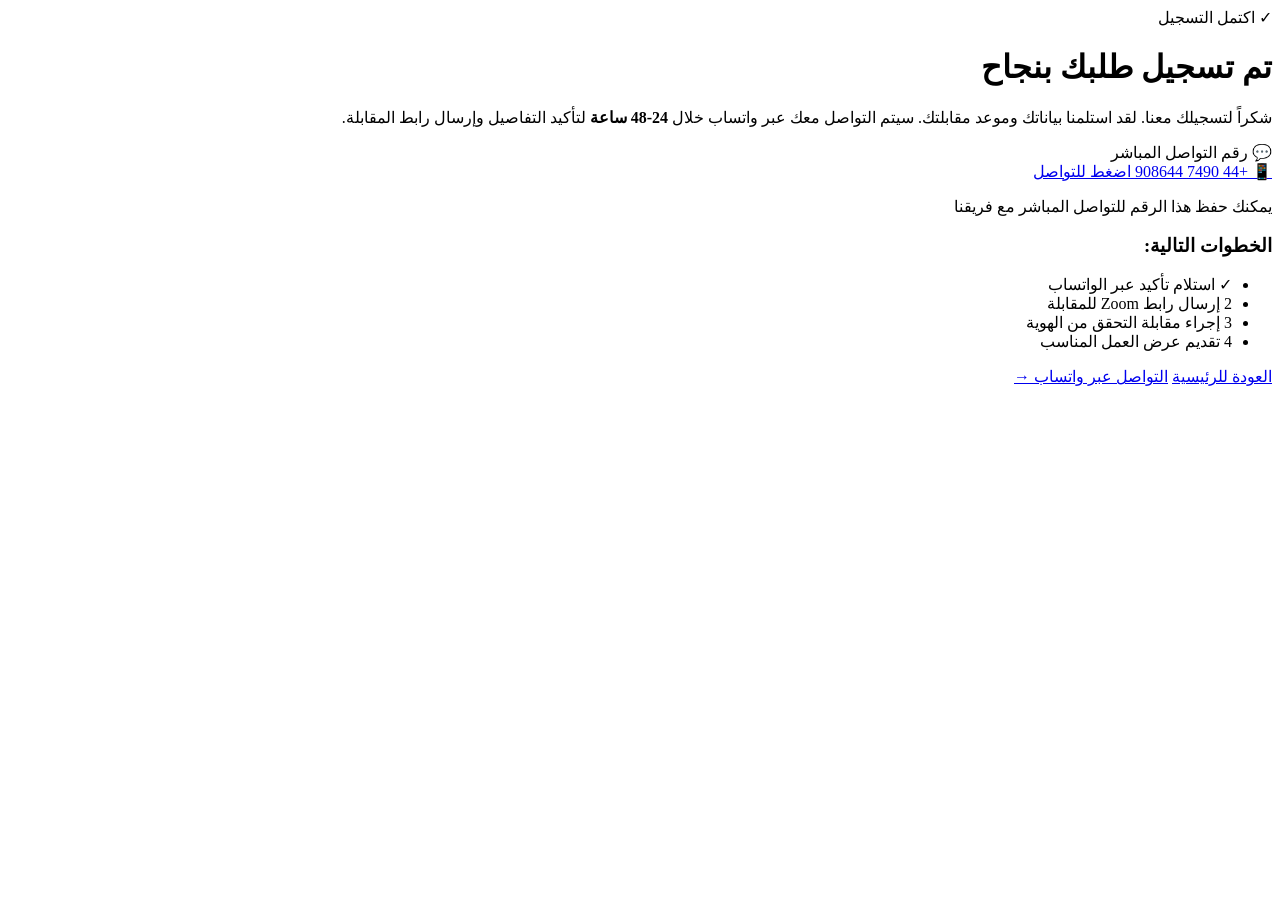
==== success.html @ 88716b28 "Create success.html" ====
<!DOCTYPE html>
<html lang="ar" dir="rtl">
<head>
    <meta charset="UTF-8">
    <meta name="viewport" content="width=device-width, initial-scale=1.0">
    <title>تم التسجيل بنجاح | Emmigration.online</title>
    <meta name="description" content="تم تسجيل طلبك بنجاح - سيتم التواصل معك عبر واتساب">
    
    <link rel="preconnect" href="https://fonts.googleapis.com">
    <link rel="preconnect" href="https://fonts.gstatic.com" crossorigin>
    <link href="https://fonts.googleapis.com/css2?family=Tajawal:wght@300;400;500;700;800&display=swap" rel="stylesheet">
    
    <link rel="stylesheet" href="style.css">
</head>
<body class="page-success">
    <div class="success-container">
        <div class="success-card reveal">
            <!-- Success Animation -->
            <div class="success-animation">
                <div class="checkmark-circle">
                    <div class="checkmark draw"></div>
                </div>
            </div>

            <div class="success-content">
                <span class="success-badge">✓ اكتمل التسجيل</span>
                <h1 class="success-title">تم تسجيل طلبك بنجاح</h1>
                <p class="success-message">
                    شكراً لتسجيلك معنا. لقد استلمنا بياناتك وموعد مقابلتك. سيتم التواصل معك عبر واتساب خلال <strong>24-48 ساعة</strong> لتأكيد التفاصيل وإرسال رابط المقابلة.
                </p>

                <!-- WhatsApp Contact Card -->
                <div class="whatsapp-card">
                    <div class="whatsapp-header">
                        <span class="whatsapp-icon">💬</span>
                        <span>رقم التواصل المباشر</span>
                    </div>
                    <div class="whatsapp-number">
                        <a href="https://wa.me/447490908644" target="_blank" class="whatsapp-link-large">
                            <span class="phone-icon">📱</span>
                            <span class="phone-number">+44 7490 908644</span>
                            <span class="whatsapp-action">اضغط للتواصل</span>
                        </a>
                    </div>
                    <p class="whatsapp-note">يمكنك حفظ هذا الرقم للتواصل المباشر مع فريقنا</p>
                </div>

                <!-- Next Steps -->
                <div class="next-steps">
                    <h3>الخطوات التالية:</h3>
                    <ul class="steps-list">
                        <li class="step-item completed">
                            <span class="step-check">✓</span>
                            <span>استلام تأكيد عبر الواتساب</span>
                        </li>
                        <li class="step-item">
                            <span class="step-number">2</span>
                            <span>إرسال رابط Zoom للمقابلة</span>
                        </li>
                        <li class="step-item">
                            <span class="step-number">3</span>
                            <span>إجراء مقابلة التحقق من الهوية</span>
                        </li>
                        <li class="step-item">
                            <span class="step-number">4</span>
                            <span>تقديم عرض العمل المناسب</span>
                        </li>
                    </ul>
                </div>

                <div class="success-actions">
                    <a href="index.html" class="btn btn-secondary">العودة للرئيسية</a>
                    <a href="https://wa.me/447490908644" target="_blank" class="btn btn-whatsapp">
                        <span>التواصل عبر واتساب</span>
                        <span>→</span>
                    </a>
                </div>
            </div>
        </div>
    </div>

    <script>
        // Simple reveal animation on load
        document.addEventListener('DOMContentLoaded', function() {
            const card = document.querySelector('.success-card');
            setTimeout(() => {
                card.classList.add('revealed');
            }, 100);
        });
    </script>
</body>
</html>
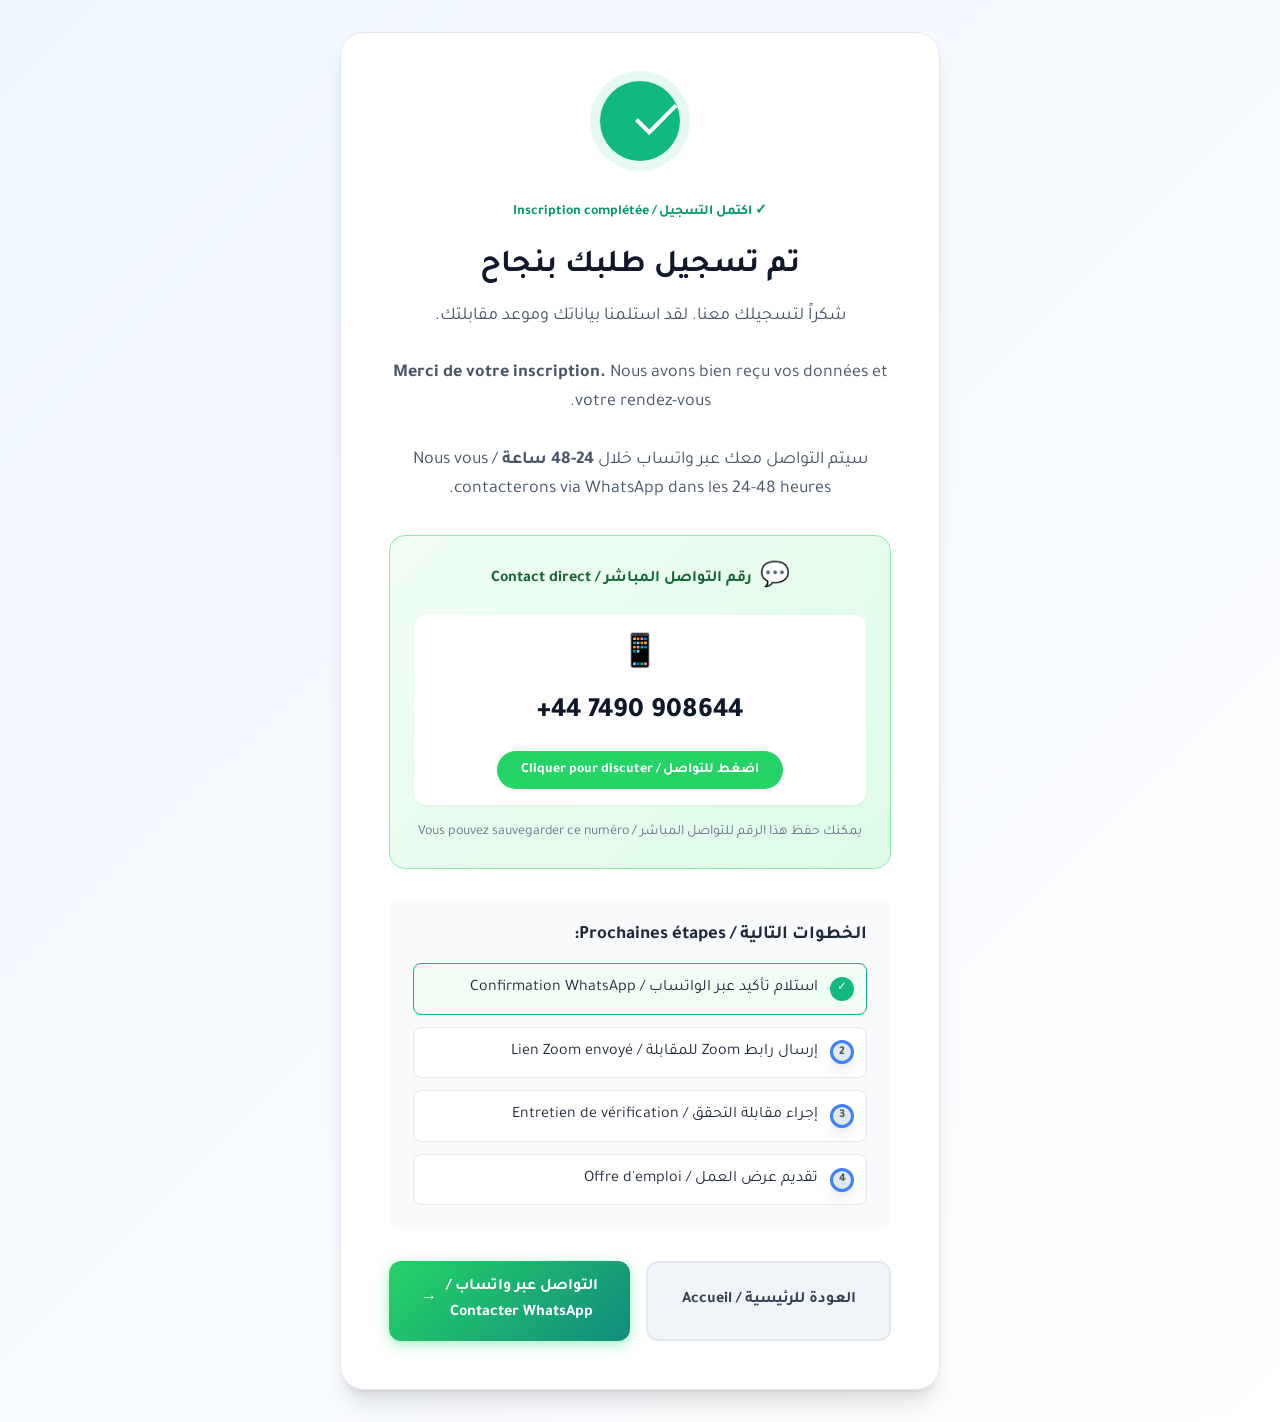
==== commit 4839c96a: "Update success.html" ====
--- a/success.html
+++ b/success.html
@@ -3,12 +3,12 @@
 <head>
     <meta charset="UTF-8">
     <meta name="viewport" content="width=device-width, initial-scale=1.0">
-    <title>تم التسجيل بنجاح | Emmigration.online</title>
+    <title>تم التسجيل بنجاح / Inscription réussie | Emmigration.online</title>
     <meta name="description" content="تم تسجيل طلبك بنجاح - سيتم التواصل معك عبر واتساب">
     
     <link rel="preconnect" href="https://fonts.googleapis.com">
     <link rel="preconnect" href="https://fonts.gstatic.com" crossorigin>
-    <link href="https://fonts.googleapis.com/css2?family=Tajawal:wght@300;400;500;700;800&display=swap" rel="stylesheet">
+    <link href="https://fonts.googleapis.com/css2?family=Inter:wght@400;500;600&family=Tajawal:wght@300;400;500;700;800&display=swap" rel="stylesheet">
     
     <link rel="stylesheet" href="style.css">
 </head>
@@ -23,55 +23,59 @@
             </div>
 
             <div class="success-content">
-                <span class="success-badge">✓ اكتمل التسجيل</span>
+                <span class="success-badge">✓ اكتمل التسجيل / Inscription complétée</span>
                 <h1 class="success-title">تم تسجيل طلبك بنجاح</h1>
                 <p class="success-message">
-                    شكراً لتسجيلك معنا. لقد استلمنا بياناتك وموعد مقابلتك. سيتم التواصل معك عبر واتساب خلال <strong>24-48 ساعة</strong> لتأكيد التفاصيل وإرسال رابط المقابلة.
+                    شكراً لتسجيلك معنا. لقد استلمنا بياناتك وموعد مقابلتك. 
+                    <br><br>
+                    <strong>Merci de votre inscription.</strong> Nous avons bien reçu vos données et votre rendez-vous.
+                    <br><br>
+                    سيتم التواصل معك عبر واتساب خلال <strong>24-48 ساعة</strong> / Nous vous contacterons via WhatsApp dans les 24-48 heures.
                 </p>
 
                 <!-- WhatsApp Contact Card -->
                 <div class="whatsapp-card">
                     <div class="whatsapp-header">
                         <span class="whatsapp-icon">💬</span>
-                        <span>رقم التواصل المباشر</span>
+                        <span>رقم التواصل المباشر / Contact direct</span>
                     </div>
                     <div class="whatsapp-number">
                         <a href="https://wa.me/447490908644" target="_blank" class="whatsapp-link-large">
                             <span class="phone-icon">📱</span>
                             <span class="phone-number">+44 7490 908644</span>
-                            <span class="whatsapp-action">اضغط للتواصل</span>
+                            <span class="whatsapp-action">اضغط للتواصل / Cliquer pour discuter</span>
                         </a>
                     </div>
-                    <p class="whatsapp-note">يمكنك حفظ هذا الرقم للتواصل المباشر مع فريقنا</p>
+                    <p class="whatsapp-note">يمكنك حفظ هذا الرقم للتواصل المباشر / Vous pouvez sauvegarder ce numéro</p>
                 </div>
 
                 <!-- Next Steps -->
                 <div class="next-steps">
-                    <h3>الخطوات التالية:</h3>
+                    <h3>الخطوات التالية / Prochaines étapes:</h3>
                     <ul class="steps-list">
                         <li class="step-item completed">
                             <span class="step-check">✓</span>
-                            <span>استلام تأكيد عبر الواتساب</span>
+                            <span>استلام تأكيد عبر الواتساب / Confirmation WhatsApp</span>
                         </li>
                         <li class="step-item">
                             <span class="step-number">2</span>
-                            <span>إرسال رابط Zoom للمقابلة</span>
+                            <span>إرسال رابط Zoom للمقابلة / Lien Zoom envoyé</span>
                         </li>
                         <li class="step-item">
                             <span class="step-number">3</span>
-                            <span>إجراء مقابلة التحقق من الهوية</span>
+                            <span>إجراء مقابلة التحقق / Entretien de vérification</span>
                         </li>
                         <li class="step-item">
                             <span class="step-number">4</span>
-                            <span>تقديم عرض العمل المناسب</span>
+                            <span>تقديم عرض العمل / Offre d'emploi</span>
                         </li>
                     </ul>
                 </div>
 
                 <div class="success-actions">
-                    <a href="index.html" class="btn btn-secondary">العودة للرئيسية</a>
+                    <a href="index.html" class="btn btn-secondary">العودة للرئيسية / Accueil</a>
                     <a href="https://wa.me/447490908644" target="_blank" class="btn btn-whatsapp">
-                        <span>التواصل عبر واتساب</span>
+                        <span>التواصل عبر واتساب / Contacter WhatsApp</span>
                         <span>→</span>
                     </a>
                 </div>
@@ -80,12 +84,17 @@
     </div>
 
     <script>
-        // Simple reveal animation on load
         document.addEventListener('DOMContentLoaded', function() {
             const card = document.querySelector('.success-card');
             setTimeout(() => {
                 card.classList.add('revealed');
             }, 100);
+            
+            // Clear stored data after 2 seconds
+            setTimeout(() => {
+                localStorage.removeItem('emmigration_form_data');
+                localStorage.removeItem('emmigration_interview_date');
+            }, 2000);
         });
     </script>
 </body>
--- a/style.css
+++ b/style.css
@@ -0,0 +1,1469 @@
+/* ==========================================
+   Emmigration.online - Premium RTL Styles
+   ========================================== */
+
+:root {
+    /* Colors - Premium Trust Palette */
+    --primary-50: #eff6ff;
+    --primary-100: #dbeafe;
+    --primary-200: #bfdbfe;
+    --primary-500: #3b82f6;
+    --primary-600: #2563eb;
+    --primary-700: #1d4ed8;
+    --primary-800: #1e40af;
+    --primary-900: #1e3a8a;
+    
+    --secondary-50: #f8fafc;
+    --secondary-100: #f1f5f9;
+    --secondary-200: #e2e8f0;
+    --secondary-300: #cbd5e1;
+    --secondary-400: #94a3b8;
+    --secondary-500: #64748b;
+    --secondary-600: #475569;
+    --secondary-700: #334155;
+    --secondary-800: #1e293b;
+    --secondary-900: #0f172a;
+    
+    --success-500: #10b981;
+    --success-600: #059669;
+    --warning-500: #f59e0b;
+    --error-500: #ef4444;
+    --error-600: #dc2626;
+    
+    --whatsapp: #25d366;
+    --whatsapp-dark: #128c7e;
+    
+    /* Typography */
+    --font-primary: 'Tajawal', -apple-system, BlinkMacSystemFont, sans-serif;
+    
+    /* Spacing */
+    --section-padding: 6rem;
+    --container-max: 1200px;
+    
+    /* Shadows */
+    --shadow-sm: 0 1px 2px 0 rgb(0 0 0 / 0.05);
+    --shadow-md: 0 4px 6px -1px rgb(0 0 0 / 0.1), 0 2px 4px -2px rgb(0 0 0 / 0.1);
+    --shadow-lg: 0 10px 15px -3px rgb(0 0 0 / 0.1), 0 4px 6px -4px rgb(0 0 0 / 0.1);
+    --shadow-xl: 0 20px 25px -5px rgb(0 0 0 / 0.1), 0 8px 10px -6px rgb(0 0 0 / 0.1);
+    --shadow-glow: 0 0 40px -10px var(--primary-500);
+    
+    /* Borders */
+    --radius-sm: 0.375rem;
+    --radius-md: 0.5rem;
+    --radius-lg: 0.75rem;
+    --radius-xl: 1rem;
+    --radius-2xl: 1.5rem;
+    
+    /* Transitions */
+    --transition-fast: 0.15s ease;
+    --transition-base: 0.3s ease;
+    --transition-slow: 0.5s ease;
+}
+
+/* Reset & Base */
+*, *::before, *::after {
+    box-sizing: border-box;
+    margin: 0;
+    padding: 0;
+}
+
+html {
+    scroll-behavior: smooth;
+    font-size: 16px;
+}
+
+body {
+    font-family: var(--font-primary);
+    background-color: #ffffff;
+    color: var(--secondary-800);
+    line-height: 1.6;
+    overflow-x: hidden;
+    text-align: right;
+}
+
+/* RTL Specific Adjustments */
+[dir="rtl"] {
+    text-align: right;
+}
+
+.container {
+    max-width: var(--container-max);
+    margin: 0 auto;
+    padding: 0 1.5rem;
+}
+
+/* Typography */
+h1, h2, h3, h4 {
+    font-weight: 700;
+    line-height: 1.2;
+    color: var(--secondary-900);
+}
+
+/* Buttons */
+.btn {
+    display: inline-flex;
+    align-items: center;
+    justify-content: center;
+    gap: 0.5rem;
+    padding: 0.875rem 2rem;
+    font-family: inherit;
+    font-size: 1rem;
+    font-weight: 600;
+    border: none;
+    border-radius: var(--radius-lg);
+    cursor: pointer;
+    transition: all var(--transition-base);
+    text-decoration: none;
+    position: relative;
+    overflow: hidden;
+}
+
+.btn-primary {
+    background: linear-gradient(135deg, var(--primary-600), var(--primary-700));
+    color: white;
+    box-shadow: 0 4px 14px 0 rgba(37, 99, 235, 0.39);
+}
+
+.btn-primary:hover {
+    transform: translateY(-2px);
+    box-shadow: 0 6px 20px rgba(37, 99, 235, 0.23);
+    background: linear-gradient(135deg, var(--primary-700), var(--primary-800));
+}
+
+.btn-secondary {
+    background: var(--secondary-100);
+    color: var(--secondary-700);
+    border: 2px solid var(--secondary-200);
+}
+
+.btn-secondary:hover {
+    background: var(--secondary-200);
+    border-color: var(--secondary-300);
+}
+
+.btn-whatsapp {
+    background: linear-gradient(135deg, var(--whatsapp), var(--whatsapp-dark));
+    color: white;
+    box-shadow: 0 4px 14px 0 rgba(37, 211, 102, 0.39);
+}
+
+.btn-whatsapp:hover {
+    transform: translateY(-2px);
+    box-shadow: 0 6px 20px rgba(37, 211, 102, 0.3);
+}
+
+.btn-submit {
+    width: 100%;
+    background: linear-gradient(135deg, var(--primary-600), var(--primary-700));
+    color: white;
+    font-size: 1.125rem;
+    padding: 1rem 2rem;
+    margin-top: 1rem;
+}
+
+.btn-submit:hover:not(:disabled) {
+    transform: translateY(-2px);
+    box-shadow: var(--shadow-lg);
+}
+
+.btn-submit:disabled {
+    opacity: 0.7;
+    cursor: not-allowed;
+}
+
+.btn-loader {
+    display: none;
+    width: 20px;
+    height: 20px;
+    border: 3px solid rgba(255,255,255,0.3);
+    border-radius: 50%;
+    border-top-color: white;
+    animation: spin 1s ease-in-out infinite;
+}
+
+.btn.loading .btn-text,
+.btn.loading .btn-icon {
+    opacity: 0;
+}
+
+.btn.loading .btn-loader {
+    display: block;
+    position: absolute;
+}
+
+@keyframes spin {
+    to { transform: rotate(360deg); }
+}
+
+/* Header */
+.header {
+    position: fixed;
+    top: 0;
+    right: 0;
+    left: 0;
+    z-index: 1000;
+    background: rgba(255, 255, 255, 0.9);
+    backdrop-filter: blur(10px);
+    border-bottom: 1px solid var(--secondary-200);
+    transition: all var(--transition-base);
+}
+
+.nav {
+    display: flex;
+    align-items: center;
+    justify-content: space-between;
+    height: 4.5rem;
+}
+
+.logo {
+    display: flex;
+    align-items: center;
+    gap: 0.5rem;
+    font-weight: 800;
+    font-size: 1.25rem;
+    color: var(--primary-700);
+    text-decoration: none;
+}
+
+.logo-icon {
+    font-size: 1.5rem;
+}
+
+.nav-links {
+    display: flex;
+    gap: 2rem;
+}
+
+.nav-link {
+    color: var(--secondary-600);
+    text-decoration: none;
+    font-weight: 500;
+    transition: color var(--transition-fast);
+    position: relative;
+}
+
+.nav-link:hover {
+    color: var(--primary-600);
+}
+
+.nav-link::after {
+    content: '';
+    position: absolute;
+    bottom: -4px;
+    right: 0;
+    width: 0;
+    height: 2px;
+    background: var(--primary-600);
+    transition: width var(--transition-base);
+}
+
+.nav-link:hover::after {
+    width: 100%;
+}
+
+.mobile-menu-btn {
+    display: none;
+    flex-direction: column;
+    gap: 4px;
+    background: none;
+    border: none;
+    cursor: pointer;
+    padding: 0.5rem;
+}
+
+.mobile-menu-btn span {
+    display: block;
+    width: 25px;
+    height: 2px;
+    background: var(--secondary-700);
+    transition: 0.3s;
+}
+
+/* Hero Section */
+.hero {
+    padding: 8rem 0 4rem;
+    position: relative;
+    overflow: hidden;
+    background: linear-gradient(180deg, var(--primary-50) 0%, #ffffff 100%);
+}
+
+.hero .container {
+    display: grid;
+    grid-template-columns: 1fr 1fr;
+    gap: 4rem;
+    align-items: center;
+}
+
+.hero-badge {
+    display: inline-flex;
+    align-items: center;
+    gap: 0.5rem;
+    background: white;
+    padding: 0.5rem 1rem;
+    border-radius: 50px;
+    box-shadow: var(--shadow-md);
+    font-weight: 600;
+    color: var(--primary-700);
+    margin-bottom: 1.5rem;
+    font-size: 0.875rem;
+}
+
+.hero-title {
+    font-size: 3.5rem;
+    font-weight: 800;
+    color: var(--secondary-900);
+    margin-bottom: 1.5rem;
+    line-height: 1.1;
+    background: linear-gradient(135deg, var(--secondary-900), var(--primary-800));
+    -webkit-background-clip: text;
+    -webkit-text-fill-color: transparent;
+    background-clip: text;
+}
+
+.hero-subtitle {
+    font-size: 1.25rem;
+    color: var(--secondary-600);
+    margin-bottom: 2rem;
+    max-width: 90%;
+}
+
+.hero-cta {
+    display: flex;
+    gap: 1rem;
+    margin-bottom: 3rem;
+}
+
+.hero-trust {
+    display: flex;
+    gap: 3rem;
+}
+
+.trust-item {
+    text-align: center;
+}
+
+.trust-number {
+    display: block;
+    font-size: 1.75rem;
+    font-weight: 800;
+    color: var(--primary-700);
+}
+
+.trust-label {
+    font-size: 0.875rem;
+    color: var(--secondary-500);
+    font-weight: 500;
+}
+
+.hero-visual {
+    position: relative;
+}
+
+.visual-card {
+    background: white;
+    border-radius: var(--radius-2xl);
+    padding: 2rem;
+    box-shadow: var(--shadow-xl);
+    position: relative;
+    overflow: hidden;
+    height: 400px;
+    display: flex;
+    align-items: center;
+    justify-content: center;
+}
+
+.card-glow {
+    position: absolute;
+    top: -50%;
+    right: -50%;
+    width: 200%;
+    height: 200%;
+    background: radial-gradient(circle, rgba(59,130,246,0.1) 0%, transparent 70%);
+    animation: pulse 4s ease-in-out infinite;
+}
+
+@keyframes pulse {
+    0%, 100% { transform: scale(1); opacity: 0.5; }
+    50% { transform: scale(1.1); opacity: 0.8; }
+}
+
+.stats-float {
+    display: flex;
+    flex-direction: column;
+    gap: 1rem;
+    width: 100%;
+}
+
+.stat-item {
+    background: var(--secondary-50);
+    padding: 1.5rem;
+    border-radius: var(--radius-lg);
+    display: flex;
+    align-items: center;
+    gap: 1rem;
+    border: 1px solid var(--secondary-200);
+    transition: transform var(--transition-base);
+}
+
+.stat-item:hover {
+    transform: translateX(-5px);
+    border-color: var(--primary-200);
+}
+
+.stat-flag {
+    font-size: 2rem;
+}
+
+.stat-text {
+    font-weight: 700;
+    color: var(--secondary-800);
+    font-size: 1.25rem;
+}
+
+/* Trust Section */
+.trust-section {
+    padding: 4rem 0;
+    background: white;
+}
+
+.trust-grid {
+    display: grid;
+    grid-template-columns: repeat(4, 1fr);
+    gap: 2rem;
+}
+
+.trust-card {
+    text-align: center;
+    padding: 2rem 1.5rem;
+    border-radius: var(--radius-xl);
+    background: var(--secondary-50);
+    border: 1px solid var(--secondary-200);
+    transition: all var(--transition-base);
+}
+
+.trust-card:hover {
+    transform: translateY(-5px);
+    box-shadow: var(--shadow-lg);
+    border-color: var(--primary-200);
+}
+
+.trust-icon {
+    font-size: 2.5rem;
+    margin-bottom: 1rem;
+    display: block;
+}
+
+.trust-card h3 {
+    font-size: 1.125rem;
+    margin-bottom: 0.5rem;
+    color: var(--secondary-800);
+}
+
+.trust-card p {
+    font-size: 0.875rem;
+    color: var(--secondary-500);
+    line-height: 1.6;
+}
+
+/* Process Section */
+.process-section {
+    padding: var(--section-padding) 0;
+    background: linear-gradient(180deg, #ffffff 0%, var(--primary-50) 100%);
+}
+
+.section-header {
+    text-align: center;
+    margin-bottom: 4rem;
+}
+
+.section-badge {
+    display: inline-block;
+    background: var(--primary-100);
+    color: var(--primary-700);
+    padding: 0.5rem 1rem;
+    border-radius: 50px;
+    font-weight: 600;
+    font-size: 0.875rem;
+    margin-bottom: 1rem;
+}
+
+.section-title {
+    font-size: 2.5rem;
+    margin-bottom: 1rem;
+    color: var(--secondary-900);
+}
+
+.section-subtitle {
+    font-size: 1.125rem;
+    color: var(--secondary-500);
+    max-width: 600px;
+    margin: 0 auto;
+}
+
+.process-timeline {
+    max-width: 800px;
+    margin: 0 auto;
+    position: relative;
+}
+
+.timeline-line {
+    position: absolute;
+    top: 50%;
+    right: 0;
+    left: 0;
+    height: 2px;
+    background: linear-gradient(90deg, var(--primary-200), var(--primary-500), var(--primary-200));
+    transform: translateY(-50%);
+    z-index: 0;
+}
+
+.process-step {
+    display: flex;
+    align-items: center;
+    gap: 2rem;
+    margin-bottom: 3rem;
+    position: relative;
+    z-index: 1;
+}
+
+.process-step[data-step="2"] {
+    flex-direction: row-reverse;
+    text-align: left;
+}
+
+.step-number {
+    width: 60px;
+    height: 60px;
+    background: white;
+    border: 3px solid var(--primary-500);
+    border-radius: 50%;
+    display: flex;
+    align-items: center;
+    justify-content: center;
+    font-weight: 800;
+    font-size: 1.25rem;
+    color: var(--primary-700);
+    box-shadow: var(--shadow-lg);
+    flex-shrink: 0;
+}
+
+.step-content {
+    background: white;
+    padding: 2rem;
+    border-radius: var(--radius-xl);
+    box-shadow: var(--shadow-md);
+    flex: 1;
+    border: 1px solid var(--secondary-200);
+}
+
+.step-icon {
+    font-size: 2rem;
+    margin-bottom: 0.5rem;
+    display: block;
+}
+
+.step-content h3 {
+    margin-bottom: 0.5rem;
+    color: var(--secondary-800);
+}
+
+.step-content p {
+    color: var(--secondary-500);
+    font-size: 0.95rem;
+}
+
+/* Notice Section */
+.notice-section {
+    padding: 2rem 0;
+}
+
+.notice-box {
+    background: linear-gradient(135deg, #fffbeb 0%, #fef3c7 100%);
+    border-right: 4px solid var(--warning-500);
+    border-radius: var(--radius-lg);
+    padding: 1.5rem 2rem;
+    display: flex;
+    gap: 1rem;
+    align-items: flex-start;
+    box-shadow: var(--shadow-md);
+}
+
+.notice-icon {
+    font-size: 1.5rem;
+    flex-shrink: 0;
+}
+
+.notice-content h3 {
+    color: #92400e;
+    margin-bottom: 0.5rem;
+    font-size: 1.125rem;
+}
+
+.notice-content p {
+    color: #78350f;
+    font-size: 0.95rem;
+    line-height: 1.6;
+}
+
+/* Form Section */
+.form-section {
+    padding: var(--section-padding) 0;
+    background: white;
+}
+
+.form-wrapper {
+    max-width: 700px;
+    margin: 0 auto;
+    background: white;
+    padding: 3rem;
+    border-radius: var(--radius-2xl);
+    box-shadow: var(--shadow-xl);
+    border: 1px solid var(--secondary-200);
+}
+
+.form-header {
+    text-align: center;
+    margin-bottom: 2.5rem;
+}
+
+.form-title {
+    font-size: 1.875rem;
+    margin-bottom: 0.5rem;
+}
+
+.form-subtitle {
+    color: var(--secondary-500);
+    font-size: 1rem;
+}
+
+.registration-form {
+    display: flex;
+    flex-direction: column;
+    gap: 1.5rem;
+}
+
+.form-group {
+    display: flex;
+    flex-direction: column;
+    gap: 0.5rem;
+}
+
+.form-label {
+    font-weight: 600;
+    color: var(--secondary-700);
+    display: flex;
+    align-items: center;
+    gap: 0.5rem;
+    flex-wrap: wrap;
+}
+
+.required {
+    color: var(--error-500);
+}
+
+.optional {
+    color: var(--secondary-400);
+    font-weight: 400;
+    font-size: 0.875rem;
+}
+
+.label-hint {
+    color: var(--secondary-400);
+    font-weight: 400;
+    font-size: 0.8rem;
+}
+
+.form-input,
+.form-select,
+.form-textarea {
+    padding: 0.875rem 1rem;
+    border: 2px solid var(--secondary-200);
+    border-radius: var(--radius-lg);
+    font-family: inherit;
+    font-size: 1rem;
+    transition: all var(--transition-fast);
+    background: white;
+    width: 100%;
+}
+
+.form-input:focus,
+.form-select:focus,
+.form-textarea:focus {
+    outline: none;
+    border-color: var(--primary-500);
+    box-shadow: 0 0 0 3px rgba(59, 130, 246, 0.1);
+}
+
+.form-input.error,
+.form-select.error {
+    border-color: var(--error-500);
+}
+
+.input-wrapper {
+    position: relative;
+    display: flex;
+    align-items: center;
+}
+
+.input-prefix {
+    position: absolute;
+    right: 1rem;
+    color: var(--secondary-400);
+    font-weight: 600;
+    pointer-events: none;
+}
+
+.form-input.with-prefix {
+    padding-right: 2.5rem;
+}
+
+.date-display {
+    font-size: 0.875rem;
+    color: var(--primary-600);
+    margin-top: 0.25rem;
+    font-weight: 500;
+}
+
+.error-message {
+    color: var(--error-600);
+    font-size: 0.875rem;
+    display: none;
+    align-items: center;
+    gap: 0.25rem;
+}
+
+.error-message::before {
+    content: '⚠️';
+}
+
+.form-group.has-error .error-message {
+    display: flex;
+}
+
+.form-textarea {
+    resize: vertical;
+    min-height: 120px;
+}
+
+.form-note {
+    text-align: center;
+    color: var(--secondary-500);
+    font-size: 0.875rem;
+    margin-top: 1rem;
+    padding: 1rem;
+    background: var(--primary-50);
+    border-radius: var(--radius-md);
+}
+
+/* FAQ Section */
+.faq-section {
+    padding: var(--section-padding) 0;
+    background: var(--secondary-50);
+}
+
+.faq-grid {
+    max-width: 800px;
+    margin: 0 auto;
+    display: flex;
+    flex-direction: column;
+    gap: 1rem;
+}
+
+.faq-item {
+    background: white;
+    border-radius: var(--radius-lg);
+    border: 1px solid var(--secondary-200);
+    overflow: hidden;
+    transition: all var(--transition-base);
+}
+
+.faq-item:hover {
+    box-shadow: var(--shadow-md);
+}
+
+.faq-question {
+    width: 100%;
+    padding: 1.5rem;
+    background: none;
+    border: none;
+    font-family: inherit;
+    font-size: 1.125rem;
+    font-weight: 600;
+    color: var(--secondary-800);
+    display: flex;
+    justify-content: space-between;
+    align-items: center;
+    cursor: pointer;
+    text-align: right;
+}
+
+.faq-icon {
+    font-size: 1.5rem;
+    color: var(--primary-500);
+    transition: transform var(--transition-base);
+}
+
+.faq-item.active .faq-icon {
+    transform: rotate(45deg);
+}
+
+.faq-answer {
+    max-height: 0;
+    overflow: hidden;
+    transition: max-height var(--transition-base);
+}
+
+.faq-item.active .faq-answer {
+    max-height: 200px;
+}
+
+.faq-answer p {
+    padding: 0 1.5rem 1.5rem;
+    color: var(--secondary-600);
+    line-height: 1.6;
+}
+
+/* Footer */
+.footer {
+    background: var(--secondary-900);
+    color: white;
+    padding: 4rem 0 2rem;
+}
+
+.footer-content {
+    display: flex;
+    justify-content: space-between;
+    align-items: flex-start;
+    margin-bottom: 3rem;
+}
+
+.footer-brand .logo {
+    color: white;
+    margin-bottom: 1rem;
+}
+
+.footer-brand p {
+    color: var(--secondary-400);
+    max-width: 300px;
+}
+
+.footer-contact h4 {
+    color: white;
+    margin-bottom: 1rem;
+    font-size: 1.125rem;
+}
+
+.whatsapp-link {
+    display: inline-flex;
+    align-items: center;
+    gap: 0.5rem;
+    color: var(--whatsapp);
+    text-decoration: none;
+    font-weight: 600;
+    font-size: 1.25rem;
+    transition: color var(--transition-fast);
+}
+
+.whatsapp-link:hover {
+    color: #34ebb1;
+}
+
+.footer-bottom {
+    border-top: 1px solid var(--secondary-800);
+    padding-top: 2rem;
+    text-align: center;
+    color: var(--secondary-500);
+    font-size: 0.875rem;
+}
+
+/* Progress Header (Interview Page) */
+.progress-header {
+    background: white;
+    border-bottom: 1px solid var(--secondary-200);
+    padding: 1.5rem 0;
+    position: sticky;
+    top: 0;
+    z-index: 100;
+}
+
+.progress-steps {
+    display: flex;
+    justify-content: center;
+    align-items: center;
+    gap: 0.5rem;
+}
+
+.progress-step {
+    display: flex;
+    flex-direction: column;
+    align-items: center;
+    gap: 0.5rem;
+}
+
+.step-dot {
+    width: 40px;
+    height: 40px;
+    border-radius: 50%;
+    display: flex;
+    align-items: center;
+    justify-content: center;
+    font-weight: 700;
+    font-size: 0.875rem;
+    background: var(--secondary-200);
+    color: var(--secondary-500);
+    border: 2px solid transparent;
+    transition: all var(--transition-base);
+}
+
+.progress-step.active .step-dot {
+    background: var(--primary-600);
+    color: white;
+    box-shadow: 0 0 0 4px var(--primary-100);
+}
+
+.progress-step.completed .step-dot {
+    background: var(--success-500);
+    color: white;
+}
+
+.step-label {
+    font-size: 0.875rem;
+    color: var(--secondary-500);
+    font-weight: 600;
+}
+
+.progress-step.active .step-label {
+    color: var(--primary-700);
+}
+
+.progress-line {
+    flex: 1;
+    max-width: 100px;
+    height: 2px;
+    background: var(--secondary-200);
+    margin: 0 0.5rem;
+    margin-bottom: 1.5rem;
+}
+
+.progress-line.active {
+    background: linear-gradient(90deg, var(--success-500), var(--primary-500));
+}
+
+/* Interview Page Styles */
+.page-interview {
+    background: var(--secondary-50);
+    min-height: 100vh;
+}
+
+.interview-main {
+    padding: 3rem 0;
+}
+
+.interview-wrapper {
+    max-width: 800px;
+    margin: 0 auto;
+    background: white;
+    padding: 3rem;
+    border-radius: var(--radius-2xl);
+    box-shadow: var(--shadow-xl);
+}
+
+.summary-box {
+    background: var(--primary-50);
+    border: 1px solid var(--primary-200);
+    border-radius: var(--radius-lg);
+    padding: 1.5rem;
+    margin: 2rem 0;
+}
+
+.summary-box h4 {
+    color: var(--primary-800);
+    margin-bottom: 1rem;
+    font-size: 1rem;
+}
+
+.summary-grid {
+    display: grid;
+    grid-template-columns: repeat(3, 1fr);
+    gap: 1rem;
+}
+
+.summary-item {
+    display: flex;
+    flex-direction: column;
+    gap: 0.25rem;
+}
+
+.summary-label {
+    font-size: 0.875rem;
+    color: var(--secondary-500);
+}
+
+.summary-value {
+    font-weight: 700;
+    color: var(--secondary-800);
+}
+
+.calendar-section {
+    margin: 2rem 0;
+}
+
+.calendar-grid {
+    display: grid;
+    grid-template-columns: repeat(7, 1fr);
+    gap: 0.5rem;
+    margin-top: 1rem;
+}
+
+.calendar-day {
+    aspect-ratio: 1;
+    display: flex;
+    flex-direction: column;
+    align-items: center;
+    justify-content: center;
+    border: 1px solid var(--secondary-200);
+    border-radius: var(--radius-md);
+    cursor: pointer;
+    transition: all var(--transition-fast);
+    background: white;
+    font-size: 0.875rem;
+}
+
+.calendar-day:hover:not(.disabled) {
+    border-color: var(--primary-500);
+    background: var(--primary-50);
+}
+
+.calendar-day.selected {
+    background: var(--primary-600);
+    color: white;
+    border-color: var(--primary-600);
+}
+
+.calendar-day.disabled {
+    opacity: 0.3;
+    cursor: not-allowed;
+    background: var(--secondary-100);
+}
+
+.day-name {
+    font-size: 0.75rem;
+    opacity: 0.7;
+}
+
+.day-number {
+    font-weight: 700;
+    font-size: 1rem;
+}
+
+.time-slots-section {
+    margin: 2rem 0;
+}
+
+.time-slots-grid {
+    display: grid;
+    grid-template-columns: repeat(4, 1fr);
+    gap: 0.75rem;
+    margin-top: 1rem;
+}
+
+.time-slot {
+    padding: 0.75rem;
+    border: 2px solid var(--secondary-200);
+    border-radius: var(--radius-md);
+    background: white;
+    cursor: pointer;
+    font-family: inherit;
+    font-weight: 600;
+    color: var(--secondary-700);
+    transition: all var(--transition-fast);
+}
+
+.time-slot:hover {
+    border-color: var(--primary-400);
+}
+
+.time-slot.selected {
+    background: var(--primary-600);
+    color: white;
+    border-color: var(--primary-600);
+}
+
+.form-actions {
+    display: flex;
+    gap: 1rem;
+    margin-top: 2rem;
+}
+
+.form-actions .btn {
+    flex: 1;
+}
+
+.interview-note {
+    margin-top: 2rem;
+    padding: 1rem;
+    background: #fef3c7;
+    border-radius: var(--radius-md);
+    font-size: 0.875rem;
+    color: #92400e;
+    border-right: 3px solid var(--warning-500);
+}
+
+/* Success Page Styles */
+.page-success {
+    background: linear-gradient(135deg, var(--primary-50) 0%, #ffffff 100%);
+    min-height: 100vh;
+    display: flex;
+    align-items: center;
+    justify-content: center;
+    padding: 2rem;
+}
+
+.success-container {
+    width: 100%;
+    max-width: 600px;
+}
+
+.success-card {
+    background: white;
+    padding: 3rem;
+    border-radius: var(--radius-2xl);
+    box-shadow: var(--shadow-xl);
+    text-align: center;
+    border: 1px solid var(--secondary-200);
+    opacity: 0;
+    transform: translateY(20px);
+    transition: all 0.6s ease;
+}
+
+.success-card.revealed {
+    opacity: 1;
+    transform: translateY(0);
+}
+
+/* Checkmark Animation */
+.success-animation {
+    margin-bottom: 2rem;
+}
+
+.checkmark-circle {
+    width: 80px;
+    height: 80px;
+    position: relative;
+    display: inline-block;
+    vertical-align: top;
+    background: var(--success-500);
+    border-radius: 50%;
+    margin: 0 auto;
+    box-shadow: 0 0 0 10px rgba(16, 185, 129, 0.1);
+}
+
+.checkmark {
+    border-radius: 5px;
+}
+
+.checkmark.draw:after {
+    animation-duration: 800ms;
+    animation-timing-function: ease;
+    animation-name: checkmark;
+    transform: scaleX(-1) rotate(135deg);
+    animation-fill-mode: forwards;
+}
+
+.checkmark:after {
+    opacity: 1;
+    height: 40px;
+    width: 20px;
+    transform-origin: left top;
+    border-right: 4px solid white;
+    border-top: 4px solid white;
+    content: '';
+    right: 25px;
+    top: 40px;
+    position: absolute;
+}
+
+@keyframes checkmark {
+    0% { height: 0; width: 0; opacity: 1; }
+    20% { height: 0; width: 20px; opacity: 1; }
+    40% { height: 40px; width: 20px; opacity: 1; }
+    100% { height: 40px; width: 20px; opacity: 1; }
+}
+
+.success-badge {
+    display: inline-block;
+    background: var(--success-100);
+    color: var(--success-600);
+    padding: 0.5rem 1rem;
+    border-radius: 50px;
+    font-weight: 700;
+    font-size: 0.875rem;
+    margin-bottom: 1rem;
+}
+
+.success-title {
+    font-size: 2rem;
+    margin-bottom: 1rem;
+    color: var(--secondary-900);
+}
+
+.success-message {
+    color: var(--secondary-600);
+    font-size: 1.125rem;
+    line-height: 1.6;
+    margin-bottom: 2rem;
+}
+
+.whatsapp-card {
+    background: linear-gradient(135deg, #f0fdf4 0%, #dcfce7 100%);
+    border: 1px solid #86efac;
+    border-radius: var(--radius-xl);
+    padding: 1.5rem;
+    margin: 2rem 0;
+    text-align: center;
+}
+
+.whatsapp-header {
+    display: flex;
+    align-items: center;
+    justify-content: center;
+    gap: 0.5rem;
+    color: #166534;
+    font-weight: 700;
+    margin-bottom: 1rem;
+}
+
+.whatsapp-icon {
+    font-size: 1.5rem;
+}
+
+.whatsapp-link-large {
+    display: flex;
+    flex-direction: column;
+    align-items: center;
+    gap: 0.5rem;
+    text-decoration: none;
+    color: inherit;
+    padding: 1rem;
+    background: white;
+    border-radius: var(--radius-lg);
+    box-shadow: var(--shadow-sm);
+    transition: transform var(--transition-base);
+}
+
+.whatsapp-link-large:hover {
+    transform: scale(1.02);
+}
+
+.phone-icon {
+    font-size: 2rem;
+}
+
+.phone-number {
+    font-size: 1.75rem;
+    font-weight: 800;
+    color: var(--secondary-900);
+    direction: ltr;
+    display: block;
+}
+
+.whatsapp-action {
+    background: var(--whatsapp);
+    color: white;
+    padding: 0.5rem 1.5rem;
+    border-radius: 50px;
+    font-weight: 600;
+    font-size: 0.875rem;
+    margin-top: 0.5rem;
+}
+
+.whatsapp-note {
+    font-size: 0.875rem;
+    color: var(--secondary-500);
+    margin-top: 1rem;
+}
+
+.next-steps {
+    text-align: right;
+    margin: 2rem 0;
+    padding: 1.5rem;
+    background: var(--secondary-50);
+    border-radius: var(--radius-lg);
+}
+
+.next-steps h3 {
+    margin-bottom: 1rem;
+    color: var(--secondary-800);
+}
+
+.steps-list {
+    list-style: none;
+    display: flex;
+    flex-direction: column;
+    gap: 0.75rem;
+}
+
+.step-item {
+    display: flex;
+    align-items: center;
+    gap: 0.75rem;
+    padding: 0.75rem;
+    background: white;
+    border-radius: var(--radius-md);
+    border: 1px solid var(--secondary-200);
+}
+
+.step-item.completed {
+    border-color: var(--success-500);
+    background: #f0fdf4;
+}
+
+.step-check {
+    width: 24px;
+    height: 24px;
+    background: var(--success-500);
+    color: white;
+    border-radius: 50%;
+    display: flex;
+    align-items: center;
+    justify-content: center;
+    font-size: 0.75rem;
+    flex-shrink: 0;
+}
+
+.step-item:not(.completed) .step-number {
+    width: 24px;
+    height: 24px;
+    background: var(--secondary-200);
+    color: var(--secondary-600);
+    border-radius: 50%;
+    display: flex;
+    align-items: center;
+    justify-content: center;
+    font-size: 0.75rem;
+    font-weight: 700;
+    flex-shrink: 0;
+}
+
+.success-actions {
+    display: flex;
+    gap: 1rem;
+    margin-top: 2rem;
+}
+
+.success-actions .btn {
+    flex: 1;
+}
+
+/* Reveal Animation Classes */
+.reveal {
+    opacity: 0;
+    transform: translateY(30px);
+    transition: all 0.6s ease-out;
+}
+
+.reveal.active {
+    opacity: 1;
+    transform: translateY(0);
+}
+
+/* Responsive Design */
+@media (max-width: 1024px) {
+    .hero .container {
+        grid-template-columns: 1fr;
+        gap: 3rem;
+    }
+    
+    .hero-title {
+        font-size: 2.5rem;
+    }
+    
+    .trust-grid {
+        grid-template-columns: repeat(2, 1fr);
+    }
+    
+    .summary-grid {
+        grid-template-columns: 1fr;
+    }
+}
+
+@media (max-width: 768px) {
+    :root {
+        --section-padding: 4rem;
+    }
+    
+    .nav-links {
+        display: none;
+    }
+    
+    .mobile-menu-btn {
+        display: flex;
+    }
+    
+    .hero {
+        padding-top: 6rem;
+    }
+    
+    .hero-title {
+        font-size: 2rem;
+    }
+    
+    .hero-trust {
+        gap: 1.5rem;
+    }
+    
+    .trust-grid {
+        grid-template-columns: 1fr;
+    }
+    
+    .form-wrapper,
+    .interview-wrapper {
+        padding: 2rem 1.5rem;
+    }
+    
+    .calendar-grid {
+        grid-template-columns: repeat(4, 1fr);
+    }
+    
+    .time-slots-grid {
+        grid-template-columns: repeat(2, 1fr);
+    }
+    
+    .process-step[data-step="2"] {
+        flex-direction: row;
+        text-align: right;
+    }
+    
+    .step-number {
+        width: 50px;
+        height: 50px;
+        font-size: 1rem;
+    }
+    
+    .footer-content {
+        flex-direction: column;
+        gap: 2rem;
+    }
+    
+    .form-actions {
+        flex-direction: column-reverse;
+    }
+    
+    .success-actions {
+        flex-direction: column;
+    }
+}
+
+@media (max-width: 480px) {
+    .hero-cta {
+        flex-direction: column;
+    }
+    
+    .btn {
+        width: 100%;
+    }
+    
+    .calendar-grid {
+        grid-template-columns: repeat(3, 1fr);
+    }
+}
